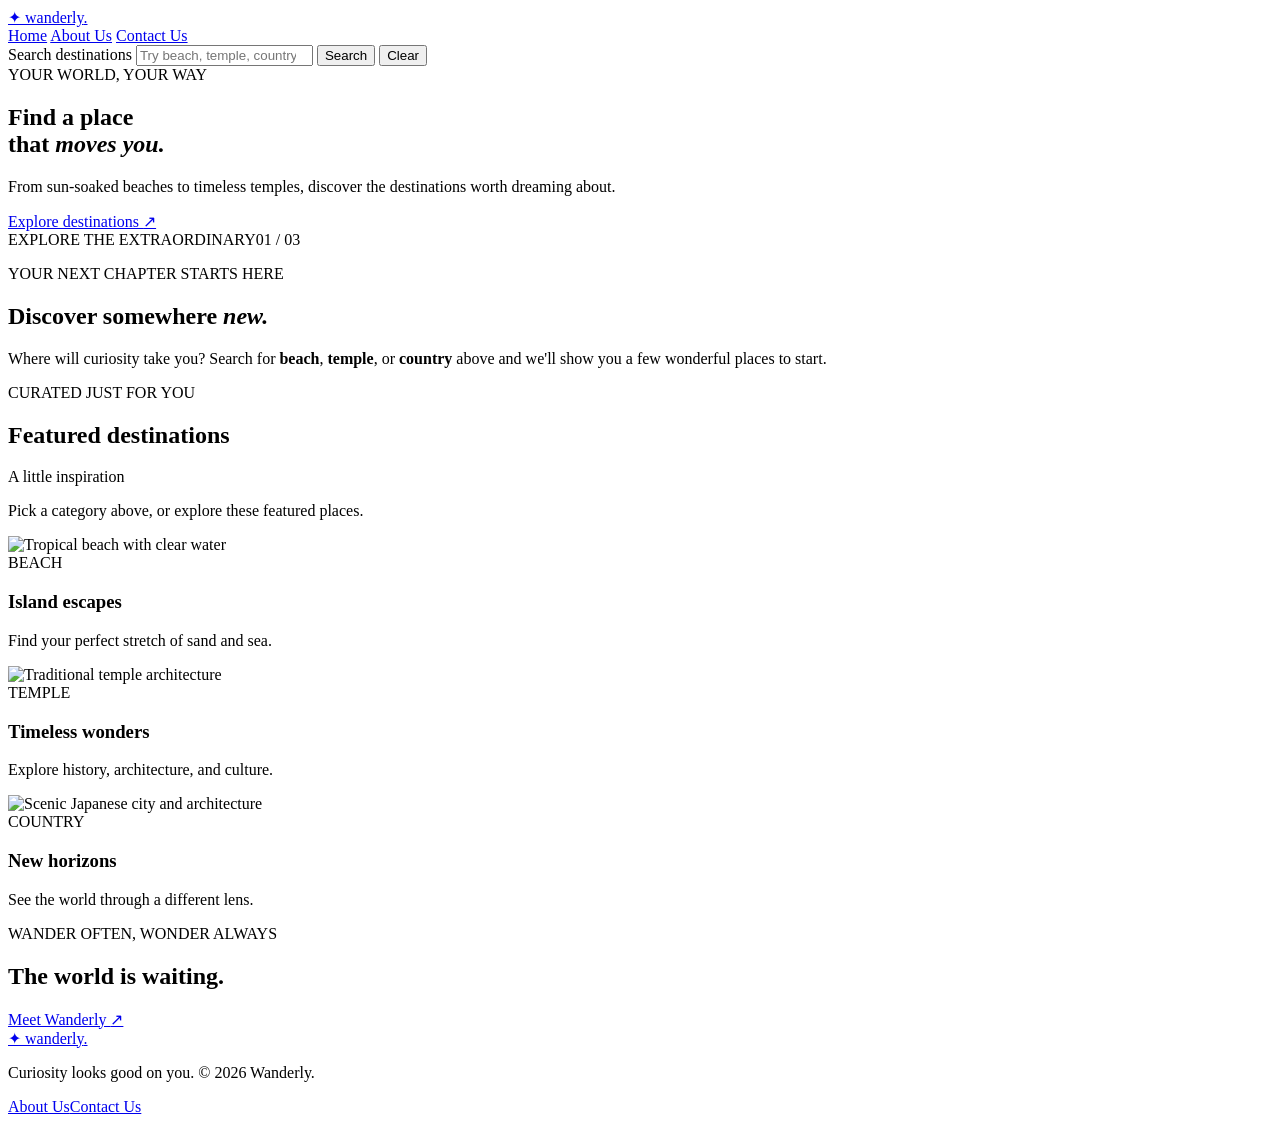
==== index.html @ c1f5eaaf "add" ====
<!doctype html>
<html lang="en">
<head>
  <meta charset="utf-8">
  <meta name="viewport" content="width=device-width, initial-scale=1">
  <meta name="description" content="Explore inspiring beaches, temples, and countries with Wanderly Travel.">
  <title>Wanderly | Find your next adventure</title>
  <link rel="stylesheet" href="style.css">
  <script src="script.js" defer></script>
</head>
<body>
  <header class="site-header">
    <nav class="nav container" aria-label="Main navigation">
      <a class="brand" href="index.html"><span class="brand-mark">✦</span> wanderly<span class="brand-dot">.</span></a>
      <div class="nav-links">
        <a class="active" aria-current="page" href="index.html">Home</a>
        <a href="about.html">About Us</a>
        <a href="contact.html">Contact Us</a>
      </div>
      <form class="nav-search" id="searchForm" role="search">
        <label class="sr-only" for="searchInput">Search destinations</label>
        <input id="searchInput" type="search" placeholder="Try beach, temple, country…" autocomplete="off">
        <button class="btn btn-search" type="submit">Search</button>
        <button class="btn btn-clear" type="button" id="clearButton">Clear</button>
      </form>
    </nav>
  </header>
  <main>
    <section class="hero" aria-labelledby="hero-heading">
      <div class="hero-shade"></div>
      <div class="container hero-content">
        <div class="eyebrow"><span class="dot"></span> YOUR WORLD, YOUR WAY</div>
        <h1 id="hero-heading">Find a place<br>that <em>moves you.</em></h1>
        <p>From sun-soaked beaches to timeless temples, discover the destinations worth dreaming about.</p>
        <a class="hero-cta" href="#discover">Explore destinations <span aria-hidden="true">↗</span></a>
      </div>
      <div class="hero-bottom container"><span>EXPLORE THE EXTRAORDINARY</span><span>01 / 03</span></div>
    </section>
    <section class="intro container" id="discover">
      <div><p class="section-kicker">YOUR NEXT CHAPTER STARTS HERE</p><h2>Discover somewhere <em>new.</em></h2></div>
      <p class="intro-copy">Where will curiosity take you? Search for <strong>beach</strong>, <strong>temple</strong>, or <strong>country</strong> above and we'll show you a few wonderful places to start.</p>
    </section>
    <section class="results-section container" id="recommendations" aria-labelledby="results-heading">
      <div class="section-header"><div><p class="section-kicker">CURATED JUST FOR YOU</p><h2 id="results-heading">Featured destinations</h2></div><span id="resultCount" class="result-count">A little inspiration</span></div>
      <p id="searchStatus" class="search-status" role="status" aria-live="polite">Pick a category above, or explore these featured places.</p>
      <div class="cards" id="results" aria-live="polite">
        <article class="destination-card"><img src="https://images.unsplash.com/photo-1507525428034-b723cf961d3e?w=900&q=82" alt="Tropical beach with clear water" onerror="this.onerror=null;this.src='images/beach.svg'" loading="lazy"><div class="card-body"><span class="tag">BEACH</span><h3>Island escapes</h3><p>Find your perfect stretch of sand and sea.</p></div></article>
        <article class="destination-card"><img src="https://images.unsplash.com/photo-1533676802871-eca1ae998cd5?w=900&q=82" alt="Traditional temple architecture" onerror="this.onerror=null;this.src='images/temple.svg'" loading="lazy"><div class="card-body"><span class="tag">TEMPLE</span><h3>Timeless wonders</h3><p>Explore history, architecture, and culture.</p></div></article>
        <article class="destination-card"><img src="https://images.unsplash.com/photo-1493976040374-85c8e12f0c0e?w=900&q=82" alt="Scenic Japanese city and architecture" onerror="this.onerror=null;this.src='images/country.svg'" loading="lazy"><div class="card-body"><span class="tag">COUNTRY</span><h3>New horizons</h3><p>See the world through a different lens.</p></div></article>
      </div>
    </section>
    <section class="banner"><div class="container banner-inner"><div><p class="section-kicker">WANDER OFTEN, WONDER ALWAYS</p><h2>The world is waiting.</h2></div><a class="hero-cta dark-cta" href="about.html">Meet Wanderly <span aria-hidden="true">↗</span></a></div></section>
  </main>
  <footer class="footer"><div class="container footer-inner"><a class="brand" href="index.html">✦ wanderly<span class="brand-dot">.</span></a><p>Curiosity looks good on you. © <span id="year">2026</span> Wanderly.</p><div><a href="about.html">About Us</a><a href="contact.html">Contact Us</a></div></div></footer>
</body>
</html>
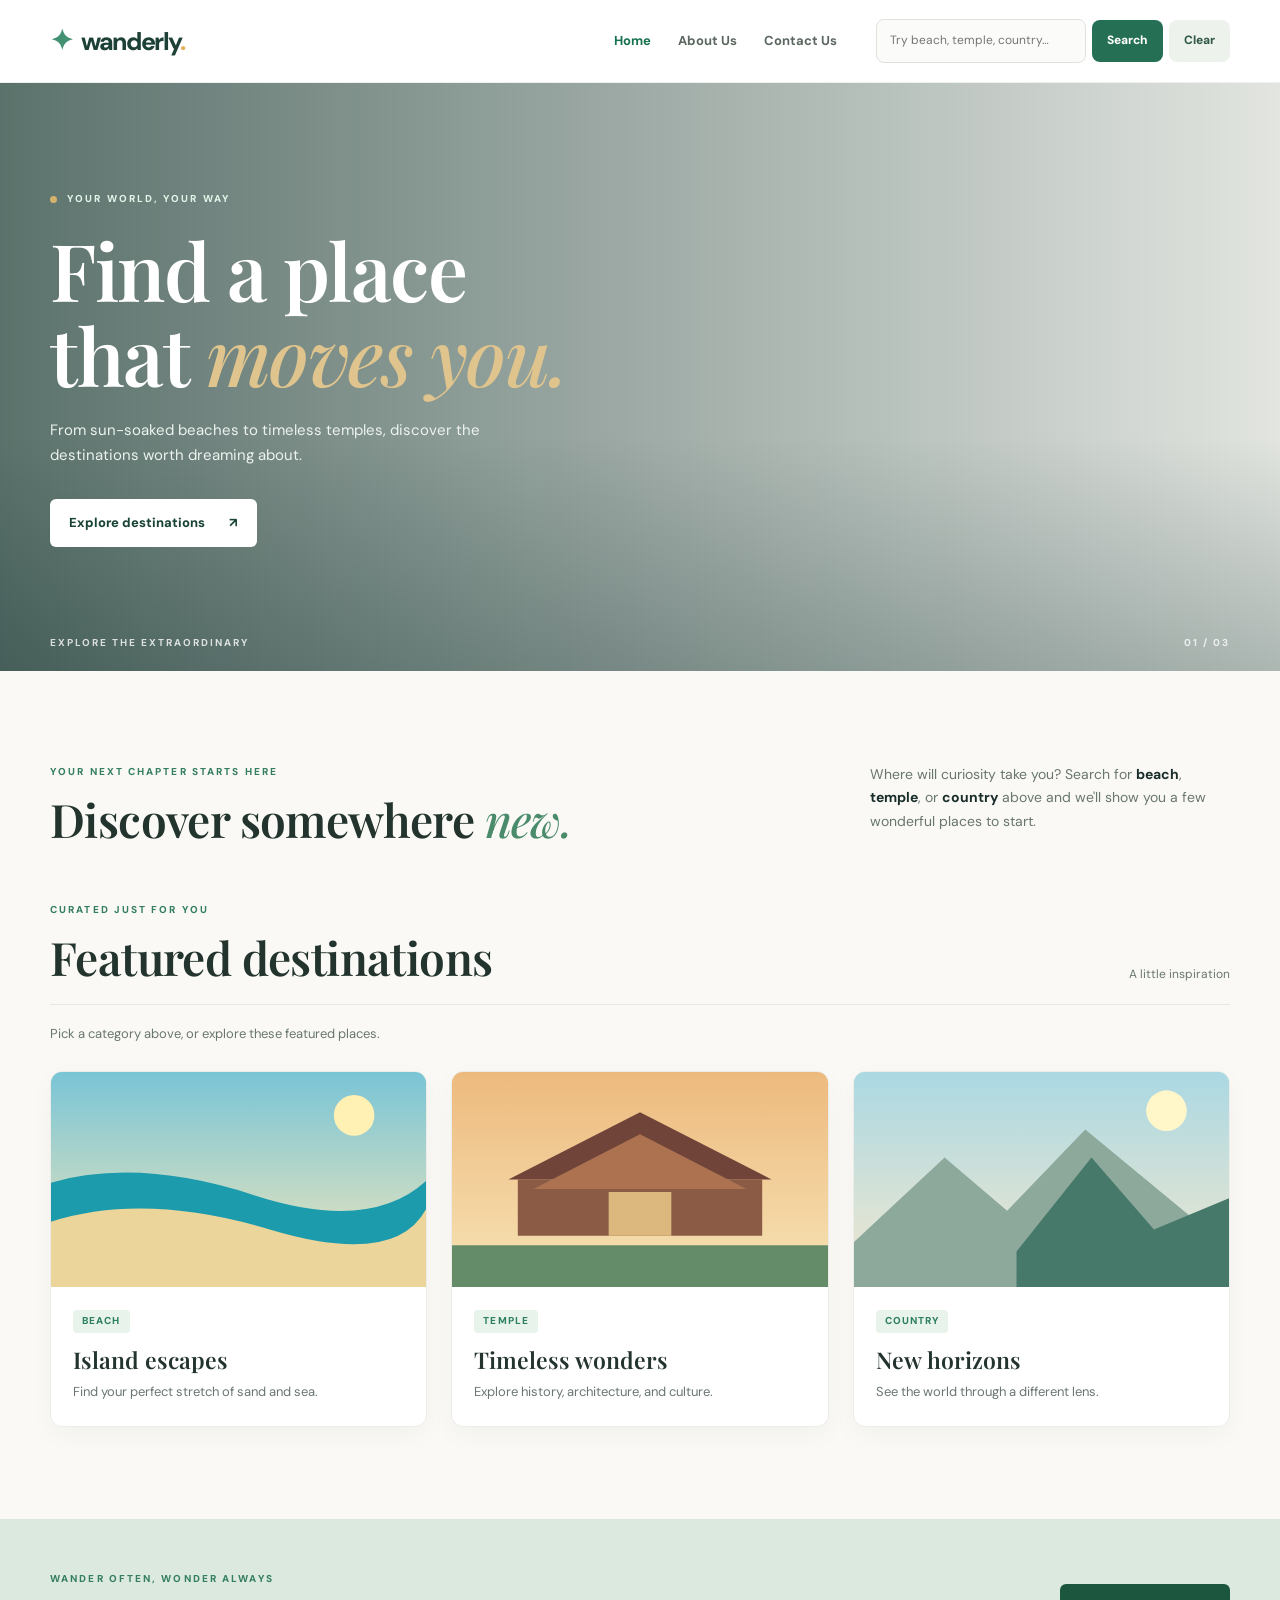
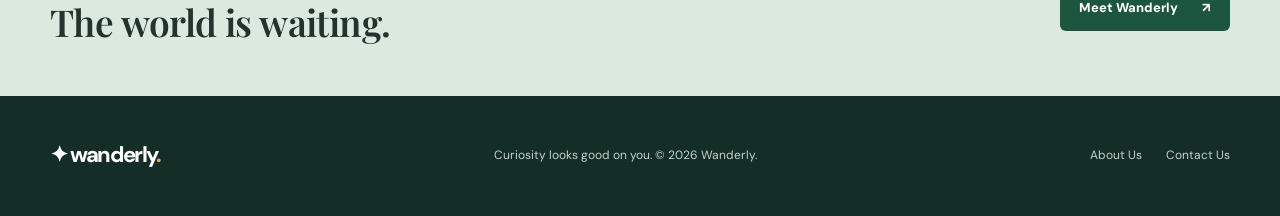
==== commit 5d1afc8b: "Update destination card images and alt text" ====
--- a/index.html
+++ b/index.html
@@ -44,9 +44,9 @@
       <div class="section-header"><div><p class="section-kicker">CURATED JUST FOR YOU</p><h2 id="results-heading">Featured destinations</h2></div><span id="resultCount" class="result-count">A little inspiration</span></div>
       <p id="searchStatus" class="search-status" role="status" aria-live="polite">Pick a category above, or explore these featured places.</p>
       <div class="cards" id="results" aria-live="polite">
-        <article class="destination-card"><img src="https://images.unsplash.com/photo-1507525428034-b723cf961d3e?w=900&q=82" alt="Tropical beach with clear water" onerror="this.onerror=null;this.src='images/beach.svg'" loading="lazy"><div class="card-body"><span class="tag">BEACH</span><h3>Island escapes</h3><p>Find your perfect stretch of sand and sea.</p></div></article>
-        <article class="destination-card"><img src="https://images.unsplash.com/photo-1533676802871-eca1ae998cd5?w=900&q=82" alt="Traditional temple architecture" onerror="this.onerror=null;this.src='images/temple.svg'" loading="lazy"><div class="card-body"><span class="tag">TEMPLE</span><h3>Timeless wonders</h3><p>Explore history, architecture, and culture.</p></div></article>
-        <article class="destination-card"><img src="https://images.unsplash.com/photo-1493976040374-85c8e12f0c0e?w=900&q=82" alt="Scenic Japanese city and architecture" onerror="this.onerror=null;this.src='images/country.svg'" loading="lazy"><div class="card-body"><span class="tag">COUNTRY</span><h3>New horizons</h3><p>See the world through a different lens.</p></div></article>
+        <article class="destination-card"><img src="https://images.unsplash.com/photo-1507525428034-b723cf961d3e?w=900&q=82" alt="Tropical beach with clear water" onerror="this.onerror=null;this.src='beach.svg'" loading="lazy"><div class="card-body"><span class="tag">BEACH</span><h3>Island escapes</h3><p>Find your perfect stretch of sand and sea.</p></div></article>
+        <article class="destination-card"><img src="https://images.unsplash.com/photo-1533676802871-eca1ae998cd5?w=900&q=82" alt="Traditional temple architecture" onerror="this.onerror=null;this.src='temple.svg'" loading="lazy"><div class="card-body"><span class="tag">TEMPLE</span><h3>Timeless wonders</h3><p>Explore history, architecture, and culture.</p></div></article>
+        <article class="destination-card"><img src="https://images.unsplash.com/photo-1493976040374-85c8e12f0c0e?w=900&q=82" alt="Scenic Japanese city and architecture" onerror="this.onerror=null;this.src='country.svg'" loading="lazy"><div class="card-body"><span class="tag">COUNTRY</span><h3>New horizons</h3><p>See the world through a different lens.</p></div></article>
       </div>
     </section>
     <section class="banner"><div class="container banner-inner"><div><p class="section-kicker">WANDER OFTEN, WONDER ALWAYS</p><h2>The world is waiting.</h2></div><a class="hero-cta dark-cta" href="about.html">Meet Wanderly <span aria-hidden="true">↗</span></a></div></section>
--- a/style.css
+++ b/style.css
@@ -0,0 +1,3 @@
+@import url('https://fonts.googleapis.com/css2?family=DM+Sans:wght@400;500;600;700;800&family=Playfair+Display:ital,wght@0,500;0,600;0,700;1,500;1,600&display=swap');
+:root{--dark:#192d2a;--green:#286a55;--text:#23342e;--muted:#697670;--cream:#faf9f5;--sand:#f3efe7;--border:#e4e8e3}*{box-sizing:border-box}html{scroll-behavior:smooth}body{margin:0;color:var(--text);background:var(--cream);font:15px/1.65 'DM Sans',Arial,sans-serif}a{color:inherit;text-decoration:none}button,input,textarea{font:inherit}button{cursor:pointer}.container{width:min(1180px,calc(100% - 64px));margin-inline:auto}.site-header{position:relative;z-index:20;background:#fff;border-bottom:1px solid #edf0ec}.nav{display:flex;min-height:82px;align-items:center;gap:24px}.brand{white-space:nowrap;font-weight:800;font-size:25px;letter-spacing:-1.4px;color:#1e4137}.brand-mark{font-size:28px;margin-right:5px;color:#429173}.brand-dot{color:#e6ad57}.nav-links{display:flex;gap:27px;margin-left:auto;align-items:center}.nav-links a{font-size:13px;font-weight:700;color:#5b675f;white-space:nowrap;transition:color .2s}.nav-links a:hover,.nav-links a.active{color:#16714e}.nav-search{display:flex;align-items:center;gap:6px;margin-left:15px}.nav-search input{width:210px;padding:11px 13px;border:1px solid #dce4db;border-radius:8px;outline:0;background:#fbfcfa;font-size:12px}.nav-search input:focus,.field input:focus,.field textarea:focus{border-color:#368268;box-shadow:0 0 0 3px #3682681a}.btn{border:0;border-radius:8px;padding:11px 15px;font-size:12px;font-weight:800;white-space:nowrap}.btn-search{background:#257054;color:white}.btn-search:hover,.submit-btn:hover{background:#164d39}.btn-clear{color:#315949;background:#edf2ed}.btn-clear:hover{background:#e2ebe3}.nav-cta{margin-left:auto;color:white;background:#276c53;padding:10px 20px;border-radius:8px;font-size:13px;font-weight:700}.nav-cta:hover{background:#174a39}.sr-only{position:absolute;width:1px;height:1px;padding:0;margin:-1px;overflow:hidden;clip:rect(0,0,0,0);white-space:nowrap;border:0}.hero{min-height:540px;position:relative;color:white;background:linear-gradient(90deg,rgba(6,41,34,.65),rgba(10,50,44,.1)),url('https://images.unsplash.com/photo-1501785888041-af3ef285b470?w=1800&q=88') center 52%/cover,url('images/hero.svg') center/cover}.hero-shade{position:absolute;inset:0;background:linear-gradient(0deg,rgba(0,33,30,.24),transparent 40%)}.hero-content{position:relative;padding-block:108px 88px}.eyebrow,.section-kicker{letter-spacing:2.1px;font-size:10px;font-weight:800}.eyebrow{display:flex;align-items:center;gap:10px;color:#e3f3e8}.dot{width:7px;height:7px;border-radius:50%;background:#d5b36e}.hero h1,.page-hero h1{font:600 clamp(48px,6.2vw,84px)/1.08 'Playfair Display',Georgia,serif;letter-spacing:-1.5px;margin:19px 0 20px}.hero h1 em,.page-hero h1 em,.intro h2 em{font-weight:500;color:#dfc48d}.hero-content>p{max-width:460px;color:#edf3ee;font-size:15px;margin-bottom:32px}.hero-cta{display:inline-flex;align-items:center;gap:24px;background:#fff;color:#194334;font-size:13px;padding:13px 19px;border-radius:6px;font-weight:800}.hero-cta:hover{background:#e4efdf}.hero-bottom{position:relative;display:flex;justify-content:space-between;letter-spacing:2px;font-size:10px;font-weight:700;opacity:.8;padding-bottom:20px}.intro{display:flex;justify-content:space-between;align-items:end;gap:48px;padding-block:78px 55px}.section-kicker{color:#357f60;margin:0 0 12px}.intro h2,.section-header h2,.about-text h2,.team-section h2,.guidance h2,.contact-details h2,.banner h2{font:600 clamp(30px,3.6vw,46px)/1.18 'Playfair Display',Georgia,serif;letter-spacing:-.6px;margin:0}.intro h2 em{color:#4a8b6b}.intro-copy{max-width:360px;color:var(--muted);font-size:14px}.intro-copy strong{color:var(--dark)}.results-section{padding-bottom:92px}.section-header{display:flex;align-items:end;justify-content:space-between;gap:18px;padding-bottom:20px;border-bottom:1px solid #e5e9e2}.result-count{font-size:12px;color:var(--muted)}.search-status{min-height:24px;color:var(--muted);font-size:13px;margin:18px 0 24px}.cards{display:grid;grid-template-columns:repeat(3,minmax(0,1fr));gap:24px}.destination-card{overflow:hidden;border-radius:12px;background:#fff;border:1px solid #ecede8;box-shadow:0 8px 26px rgba(31,58,41,.035);transition:transform .2s,box-shadow .2s}.destination-card:hover{transform:translateY(-4px);box-shadow:0 16px 38px rgba(31,58,41,.1)}.destination-card img{display:block;width:100%;height:215px;object-fit:cover;background:#d4e5d7}.card-body{padding:20px 22px 24px}.tag{display:inline-block;font-size:10px;letter-spacing:1.1px;font-weight:800;color:#2d805d;background:#e8f3eb;padding:3px 9px;border-radius:4px}.card-body h3{font:600 23px/1.25 'Playfair Display',Georgia,serif;margin:13px 0 7px}.card-body p{margin:0;color:#6a7670;font-size:13px;line-height:1.6}.location{margin-top:12px!important;color:#348065!important;font-size:11px!important;font-weight:700}.empty-state{grid-column:1/-1;padding:48px 24px;border:1px dashed #b7c8bb;background:#f7faf7;border-radius:12px;text-align:center}.empty-state h3{font:600 25px 'Playfair Display',Georgia,serif}.banner{background:#dce9df}.banner-inner{padding-block:52px;display:flex;align-items:center;justify-content:space-between;gap:20px}.banner h2{font-size:37px}.dark-cta{background:#1d563f;color:white}.dark-cta:hover{background:#16442f}.footer{background:#142e27;color:#c5d1cb}.footer-inner{display:flex;align-items:center;justify-content:space-between;gap:24px;min-height:120px}.footer .brand{color:white;font-size:22px}.footer p{font-size:12px}.footer-inner>div{display:flex;gap:24px;font-size:12px}.footer a:hover{text-decoration:underline}.page-hero{text-align:center;padding-block:85px 78px}.page-hero h1{font-size:clamp(45px,6vw,72px);color:var(--dark)}.page-hero h1 em{color:#458568}.page-hero>p:last-child{max-width:550px;margin:0 auto;color:var(--muted);font-size:16px}.about-layout{display:grid;grid-template-columns:1fr 1fr;align-items:center;gap:68px;padding-bottom:100px}.about-image{border-radius:15px;overflow:hidden;min-height:360px}.about-image img{width:100%;height:380px;object-fit:cover;display:block}.about-text p:not(.section-kicker){color:var(--muted);margin-top:20px}.team-section{background:#edf3ed;padding-block:72px 82px}.team-section h2{margin-bottom:28px}.info-grid{display:grid;grid-template-columns:repeat(3,1fr);gap:20px}.info-card{padding:30px;background:white;border-radius:12px}.info-icon{font-size:30px;color:#398468}.info-card h3{font-size:17px;margin:14px 0 7px}.info-card p{color:var(--muted);font-size:13px;margin:0}.guidance{padding-block:85px 100px}.steps{display:grid;grid-template-columns:1fr 1fr;gap:28px 50px;margin-top:35px}.steps>div{display:flex;gap:20px}.steps span{font:600 29px 'Playfair Display',Georgia,serif;color:#60a080}.steps h3{margin:0 0 5px;font-size:17px}.steps p{margin:0;color:var(--muted);font-size:13px}.contact-layout{display:grid;grid-template-columns:.85fr 1.15fr;gap:80px;align-items:start;padding-bottom:115px}.contact-details>p:not(.section-kicker){color:var(--muted);max-width:340px}.contact-info{display:flex;gap:15px;margin-top:35px}.contact-info>span{display:flex;align-items:center;justify-content:center;flex:0 0 43px;height:43px;border-radius:50%;color:#29785c;background:#e4f0e8;font-size:20px}.contact-info strong{display:block;font-size:14px}.contact-info a{font-size:14px;color:#23745a}.contact-info p{font-size:14px;color:var(--muted);margin:2px 0}.contact-info small{display:block;color:#7e8781;font-size:11px;max-width:250px}.contact-note{border-left:3px solid #98b8a3;padding-left:15px;font-size:12px!important;margin-top:45px}.contact-form{background:white;border:1px solid #e8ece5;border-radius:15px;padding:36px;box-shadow:0 12px 30px #203c2810}.contact-form h2{font:600 30px 'Playfair Display',Georgia,serif;margin:0 0 24px}.form-row{display:grid;grid-template-columns:1fr 1fr;gap:16px}.field{margin-bottom:18px}.field label{display:block;font-size:12px;font-weight:800;margin-bottom:7px}.field input,.field textarea{width:100%;padding:13px 14px;border:1px solid #dfe7df;border-radius:7px;outline:0;background:#fcfdfb;font-size:13px;resize:vertical}.submit-btn{background:#236b50;color:#fff;padding:13px 24px;border-radius:7px;border:0;font-size:13px;font-weight:800}.form-status{font-size:12px;color:#426d51;min-height:18px}
+@media(max-width:1100px){.nav{flex-wrap:wrap;padding-block:14px;gap:14px}.nav-links{margin-left:auto}.nav-search{width:100%;margin-left:0}.nav-search input{flex:1}.hero-content{padding-top:100px}.cards{gap:16px}}@media(max-width:700px){.container{width:min(100% - 36px,1180px)}.nav{justify-content:space-between}.brand{font-size:22px}.nav-links{width:100%;order:2;justify-content:space-between;gap:10px;margin:0}.nav-search{order:3;flex-wrap:wrap}.nav-search input{min-width:100%;flex-basis:100%}.nav-cta{font-size:12px}.hero{min-height:515px}.hero-content{padding-top:88px;padding-bottom:60px}.hero h1{font-size:52px}.intro{display:block;padding-block:60px 32px}.intro-copy{max-width:100%}.cards,.info-grid,.steps,.about-layout,.contact-layout{grid-template-columns:1fr}.destination-card img{height:220px}.banner-inner{display:block}.banner .hero-cta{margin-top:20px}.footer-inner{flex-direction:column;text-align:center;padding-block:30px;gap:13px}.page-hero{padding-block:58px}.about-layout,.contact-layout{gap:35px;padding-bottom:65px}.team-section,.guidance{padding-block:60px}.contact-form{padding:24px}.form-row{grid-template-columns:1fr}.section-header{align-items:start}.result-count{padding-top:20px}.steps{gap:25px}}@media(prefers-reduced-motion:reduce){*,*:before,*:after{scroll-behavior:auto!important;transition:none!important}}
